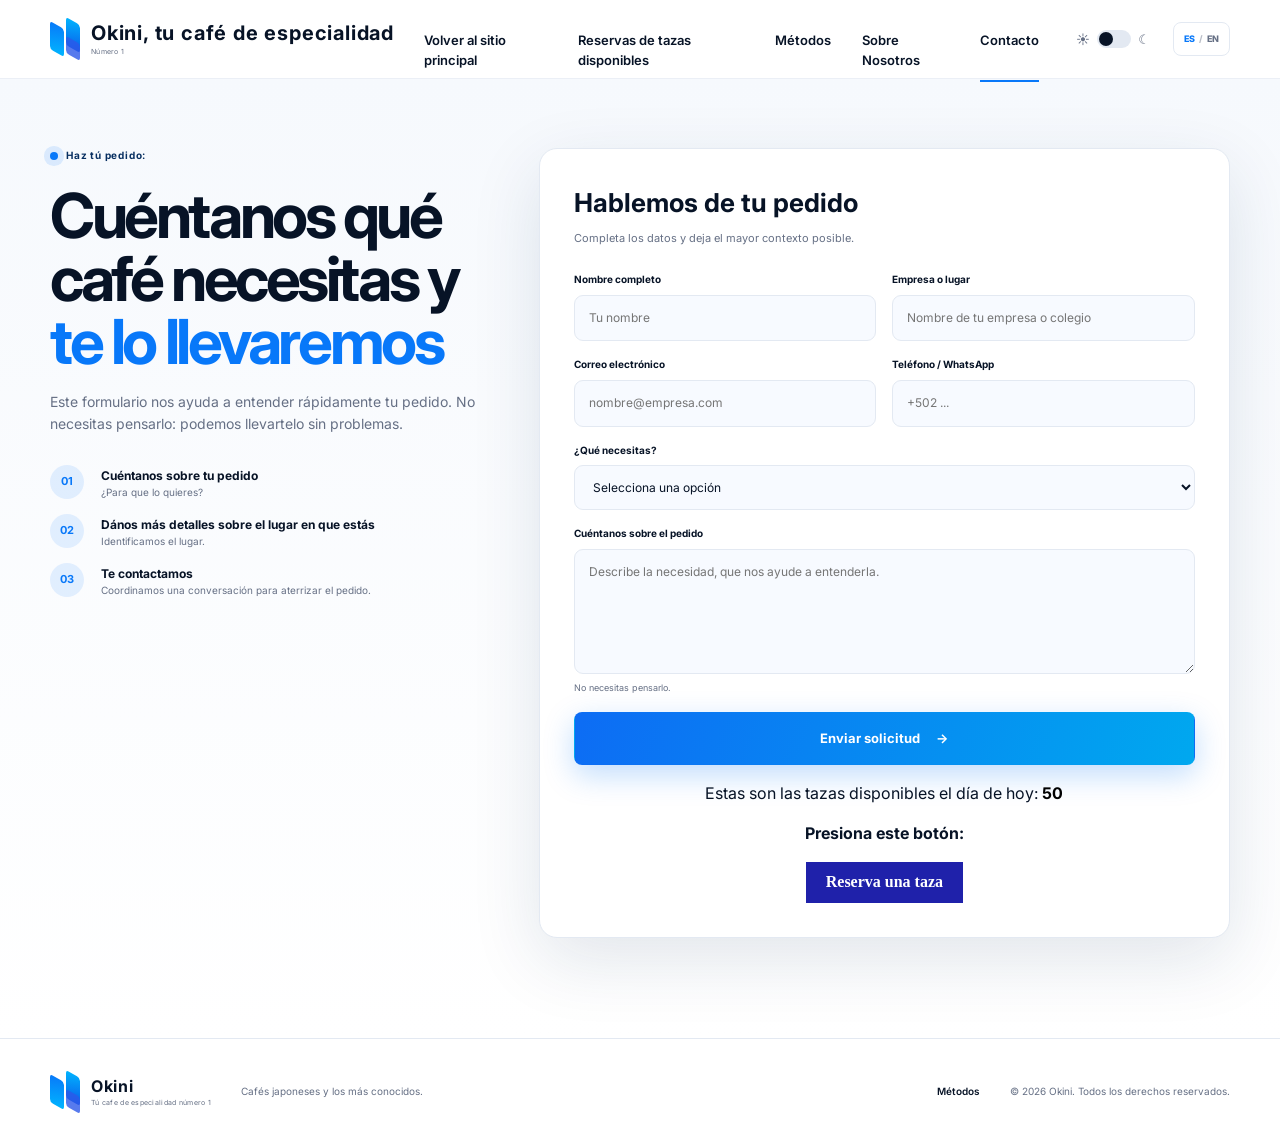
==== Formulario en línea.html @ 70cdab65 "Add files via upload" ====
<!DOCTYPE html>
<html lang="es" data-theme="light">
    <head>
        <meta charset="UTF-8">
        <meta name="viewport" content="width=device-width, initial-scale=1.0">
        <meta name="description" content="Cotiza un proyecto de software con INTEC-GT.">
        <meta name="theme-color" content="#ffffff">
        <title>Pedir a domicilio | Okini</title>
        <link rel="preconnect" href="https://fonts.googleapis.com">
        <link rel="preconnect" href="https://fonts.gstatic.com" crossorigin>
        <link href="https://fonts.googleapis.com/css2?family=Inter:wght@400;500;600;700;800&display=swap" rel="stylesheet">
        <link rel="stylesheet" href="Estilos de formulario.css">
        <link rel="stylesheet"; href="Estilos de reserva.css"
    </head>
    <body>
        <header class="site-header">
            <div class="container nav-wrap">
                <a class="brand" href="index.html">
                    <span class="brand-mark">
                        <span></span>
                        <span></span>
                        <span></span>
                    </span>
                    <span class="brand-copy">
                        <strong>Okini, tu café de especialidad</strong>
                        <small>Número 1</small>
                    </span>
                </a>
                <button class="nav-toggle" aria-label="Abrir menú" aria-expanded="false">
                    <span></span>
                    <span></span>
                </button>
                <nav class="main-nav">
                    <a href="index.html" target="_blank">Volver al sitio principal</a>
                    <a href="index.html#reservas" target="_blank">Reservas de tazas disponibles</a>
                    <a href="index.html#productos" target="_blank">Métodos</a>
                    <a href="index.html#nosotros" target="_blank">Sobre Nosotros</a>
                    <a class="active" href="Formulario en línea.html">Contacto</a>
                </nav>
                <div class="nav-actions">
                    <button class="theme-toggle" type="button" aria-label="Cambiar modo">
                        <span class="sun">☀</span>
                        <span class="toggle-track">
                            <span class="toggle-thumb"></span>
                        </span>
                        <span class="moon">☾</span>
                    </button>
                    <button class="lang-toggle" type="button" aria-label="Cambiar idioma" title="Cambiar idioma">
                        <span class="lang-current">ES</span>
                        <span class="lang-divider">/</span>
                        <span class="lang-other">EN</span>
                    </button>
                </div>
            </div>
        </header>
        <main class="inner-main">
            <section class="quote-page">
                <div class="container quote-layout">
                    <div class="quote-copy reveal">
                        <div class="eyebrow">
                            <span class="pulse-dot"></span>
                            Haz tú pedido:
                        </div>
                        <h1>
                            Cuéntanos qué café necesitas y <span>te lo llevaremos</span>
                        </h1>
                        <p>Este formulario nos ayuda a entender rápidamente tu pedido. No necesitas pensarlo: podemos llevartelo sin problemas.</p>
                        <div class="quote-points">
                            <div>
                                <div class="mini-icon">01</div>
                                <div>
                                    <b>Cuéntanos sobre tu pedido</b>
                                    <span>¿Para que lo quieres?</span>
                                </div>
                            </div>
                            <div>
                                <div class="mini-icon">02</div>
                                <div>
                                    <b>Dános más detalles sobre el lugar en que estás</b>
                                    <span>Identificamos el lugar.</span>
                                </div>
                            </div>
                            <div>
                                <div class="mini-icon">03</div>
                                <div>
                                    <b>Te contactamos</b>
                                    <span>Coordinamos una conversación para aterrizar el pedido.</span>
                                </div>
                            </div>
                        </div>
                    </div>
                    <div class="quote-card reveal">
                        <h2>Hablemos de tu pedido</h2>
                        <p>Completa los datos y deja el mayor contexto posible.</p>
                        <form data-quote-form>
                            <div class="form-grid">
                                <div class="field">
                                    <label for="nombre">Nombre completo</label>
                                    <input id="nombre" name="nombre" autocomplete="name" required placeholder="Tu nombre">
                                </div>
                                <div class="field">
                                    <label for="empresa">Empresa o lugar</label>
                                    <input id="empresa" name="empresa" autocomplete="organization" placeholder="Nombre de tu empresa o colegio">
                                </div>
                                <div class="field">
                                    <label for="correo">Correo electrónico</label>
                                    <input id="correo" name="correo" type="email" autocomplete="email" required placeholder="nombre@empresa.com">
                                </div>
                                <div class="field">
                                    <label for="telefono">Teléfono / WhatsApp</label>
                                    <input id="telefono" name="telefono" autocomplete="tel" placeholder="+502 ...">
                                </div>
                                <div class="field full">
                                    <label for="tipo">¿Qué necesitas?</label>
                                    <select id="tipo" name="tipo" required>
                                        <option value="">Selecciona una opción</option>
                                        <option value="cafe">Café clásico</option>
                                        <option value="leche">Café con leche</option>
                                        <option value="capuchinno">Capuchinno</option>
                                        <option value="v60">V60</option>
                                        <option value="prensa">Prensa Francesa</option>
                                        <option value="kyotodrip">Kyoto Drip</option>
                                        <option value="cremora">Café con cremora</option>
                                        <option value="siphon">Siphon japonés</option>
                                    </select>
                                </div>
                                <div class="field full">
                                    <label for="mensaje">Cuéntanos sobre el pedido</label>
                                    <textarea id="mensaje" name="mensaje" required placeholder="Describe la necesidad, que nos ayude a entenderla."></textarea>
                                    <span class="form-help">No necesitas pensarlo.</span>
                                </div>
                            </div>
                            <button class="btn btn-primary form-submit" type="submit">
                                Enviar solicitud <span>→</span>
                            </button>
                            <div class="form-status" role="status"></div>
                             <center><p>Estas son las tazas disponibles el día de hoy: <span id="contador-tazas">50</span></p></center>
 <center><b>Presiona este botón:</b> <button id="boton-reserva">Reserva una taza</button></center></div>
                        </form>
                    </div>
                </div>
            </section>
        </main>
        <footer class="site-footer">
            <div class="container footer-grid">
                <div class="brand footer-brand">
                    <span class="brand-mark">
                        <span></span>
                        <span></span>
                        <span></span>
                    </span>
                    <span class="brand-copy">
                        <strong>Okini</strong>
                        <small>Tú cafe de especialidad número 1</small>
                    </span>
                </div>
                <p>Cafés japoneses y los más conocidos.</p>
                <div class="footer-links">
                    <a href="index.html#métodos">Métodos</a>
                </div>
                <small>
                    © <span id="year"></span>
                    Okini. Todos los derechos reservados.
                </small>
            </div>
        </footer>
        <script src="script.js"></script>
        <script src="Ajustes de formulario.js"></script>
        <script src="Ajustes de idioma.js"></script>
    </body>
</html>
---- Estilos de formulario.css ----
:root {
    --bg: #ffffff;
    --bg-soft: #f6f9fd;
    --surface: #ffffff;
    --surface-2: #f7faff;
    --text: #071326;
    --muted: #667085;
    --line: #e3e9f2;
    --primary: #0878f9;
    --primary-2: #00b6ff;
    --shadow: 0 22px 70px rgba(20,51,87,.12);
    --header: rgba(255,255,255,.82);
    --card-border: #e1e8f1;
    --success: #05a86b;
}

html[data-theme="dark"] {
    --bg: #04101e;
    --bg-soft: #061526;
    --surface: #081a2c;
    --surface-2: #0a2035;
    --text: #f6f9ff;
    --muted: #9aabc1;
    --line: #193149;
    --primary: #118cff;
    --primary-2: #00c7ff;
    --shadow: 0 25px 80px rgba(0,0,0,.35);
    --header: rgba(4,16,30,.82);
    --card-border: #17314b;
    --success: #1dd69a;
}

* {
    box-sizing: border-box
}

html {
    scroll-behavior: smooth;
    scroll-padding-top: 90px
}

body {
    margin: 0;
    font-family: Inter,system-ui,-apple-system,BlinkMacSystemFont,"Segoe UI",sans-serif;
    background: var(--bg);
    color: var(--text);
    line-height: 1.55;
    transition: background .35s ease,color .35s ease
}

a {
    color: inherit;
    text-decoration: none
}

button {
    font: inherit
}

.container {
    width: min(1180px,calc(100% - 40px));
    margin: auto
}

.section {
    padding: 110px 0;
    position: relative;
    overflow: hidden
}

.site-header {
    position: fixed;
    inset: 0 0 auto;
    z-index: 1000;
    background: var(--header);
    backdrop-filter: blur(18px);
    border-bottom: 1px solid color-mix(in srgb,var(--line) 70%,transparent);
    transition: .3s
}

.site-header.scrolled {
    box-shadow: 0 8px 30px rgba(10,31,56,.08)
}

.nav-wrap {
    height: 78px;
    display: flex;
    align-items: center;
    gap: 30px
}

.brand {
    display: inline-flex;
    align-items: center;
    gap: 11px;
    min-width: max-content
}

.brand-mark {
    position: relative;
    width: 30px;
    height: 36px;
    display: inline-block
}

.brand-mark span {
    position: absolute;
    width: 14px;
    height: 28px;
    border-radius: 3px;
    transform: skewY(30deg);
    background: linear-gradient(155deg,var(--primary),var(--primary-2))
}

.brand-mark span:nth-child(1) {
    left: 0;
    top: 4px
}

.brand-mark span:nth-child(2) {
    right: 0;
    top: 0;
    background: linear-gradient(155deg,#00b6ff,#0b59e9)
}

.brand-mark span:nth-child(3) {
    right: 0;
    bottom: 0;
    height: 17px;
    background: #2d59e8;
    opacity: .8
}

.brand-copy {
    display: flex;
    flex-direction: column;
    line-height: 1
}

.brand-copy strong {
    font-size: 20px;
    letter-spacing: .04em
}

.brand-copy small {
    font-size: 7px;
    letter-spacing: .04em;
    margin-top: 5px;
    color: var(--muted)
}

.main-nav {
    display: flex;
    gap: 31px;
    margin: auto;
    font-size: 13px;
    font-weight: 600
}

.main-nav a {
    position: relative;
    padding: 30px 0
}

.main-nav a::after {
    content: "";
    position: absolute;
    left: 0;
    right: 0;
    bottom: 18px;
    height: 2px;
    background: var(--primary);
    transform: scaleX(0);
    transition: .25s
}

.main-nav a:hover::after,.main-nav a.active::after {
    transform: scaleX(1)
}

.nav-actions {
    display: flex;
    align-items: center;
    gap: 16px
}

.theme-toggle {
    border: 0;
    background: transparent;
    color: var(--text);
    display: flex;
    align-items: center;
    gap: 7px;
    cursor: pointer;
    padding: 7px
}

.sun,.moon {
    font-size: 13px;
    color: var(--muted)
}

.toggle-track {
    width: 34px;
    height: 18px;
    background: var(--line);
    border-radius: 999px;
    position: relative;
    display: block
}

.toggle-thumb {
    width: 14px;
    height: 14px;
    border-radius: 50%;
    background: var(--text);
    position: absolute;
    top: 2px;
    left: 2px;
    transition: .25s
}

html[data-theme="dark"] .toggle-thumb {
    transform: translateX(16px)
}

.nav-toggle {
    display: none;
    background: none;
    border: 0;
    color: var(--text)
}

.btn {
    display: inline-flex;
    align-items: center;
    justify-content: center;
    gap: 16px;
    border-radius: 8px;
    padding: 15px 21px;
    font-size: 13px;
    font-weight: 700;
    border: 1px solid transparent;
    transition: .25s;
    cursor: pointer
}

.btn-primary {
    background: linear-gradient(110deg,#0d6cf4,#00a8ef);
    color: white;
    box-shadow: 0 10px 30px rgba(8,120,249,.25)
}

.btn-primary:hover {
    transform: translateY(-2px);
    box-shadow: 0 14px 34px rgba(8,120,249,.32)
}

.btn-secondary {
    border-color: var(--line);
    background: color-mix(in srgb,var(--surface) 80%,transparent)
}

.btn-secondary:hover {
    border-color: var(--primary);
    color: var(--primary)
}

.btn-small {
    padding: 12px 17px;
    font-size: 12px
}

.hero {
    padding-top: 165px;
    min-height: 820px;
    background: radial-gradient(circle at 80% 34%,color-mix(in srgb,var(--primary) 9%,transparent),transparent 33%), linear-gradient(180deg,var(--bg),var(--bg-soft));
    display: flex;
    align-items: flex-start
}

.hero-grid {
    display: grid;
    grid-template-columns: 1fr 1.15fr;
    gap: 28px;
    align-items: center
}

.eyebrow {
    font-size: 10px;
    font-weight: 700;
    letter-spacing: .08em;
    color: color-mix(in srgb,var(--text) 72%,var(--primary));
    margin-bottom: 20px;
    display: flex;
    align-items: center;
    gap: 8px
}

.pulse-dot {
    width: 8px;
    height: 8px;
    background: var(--primary);
    border-radius: 50%;
    box-shadow: 0 0 0 6px color-mix(in srgb,var(--primary) 12%,transparent)
}

.hero h1 {
    font-size: clamp(48px,5vw,70px);
    line-height: 1.03;
    letter-spacing: -.055em;
    margin: 0 0 22px;
    max-width: 650px
}

.hero h1 span {
    color: var(--primary)
}

.hero-lead {
    font-size: 17px;
    color: var(--muted);
    max-width: 590px;
    margin: 0 0 30px
}

.hero-actions {
    display: flex;
    gap: 12px;
    flex-wrap: wrap
}

.feature-row {
    display: grid;
    grid-template-columns: repeat(4,1fr);
    gap: 18px;
    margin-top: 56px
}

.feature-row article {
    display: flex;
    gap: 11px;
    align-items: flex-start
}

.feature-row strong {
    display: block;
    font-size: 12px;
    margin-bottom: 4px
}

.feature-row small {
    display: block;
    font-size: 9px;
    color: var(--muted);
    line-height: 1.5
}

.mini-icon {
    width: 31px;
    height: 31px;
    border-radius: 50%;
    background: color-mix(in srgb,var(--primary) 10%,transparent);
    color: var(--primary);
    display: grid;
    place-items: center;
    font-size: 15px;
    flex: 0 0 auto
}

.hero-visual {
    position: relative;
    min-height: 520px
}

.dashboard-shell {
    position: absolute;
    left: 0;
    top: 25px;
    width: 93%;
    height: 410px;
    border: 1px solid var(--line);
    background: var(--surface);
    border-radius: 18px;
    box-shadow: var(--shadow);
    transform: perspective(1200px) rotateY(-3deg) rotateX(1deg);
    overflow: hidden;
    z-index: 2
}

.browser-bar {
    height: 34px;
    border-bottom: 1px solid var(--line);
    display: flex;
    align-items: center;
    padding: 0 12px;
    gap: 6px;
    background: var(--surface-2)
}

.browser-bar>span {
    width: 7px;
    height: 7px;
    border-radius: 50%;
    background: var(--line)
}

.browser-title {
    font-size: 8px;
    color: var(--muted);
    margin: auto
}

.dash-body {
    display: grid;
    grid-template-columns: 50px 1fr;
    height: calc(100% - 34px)
}

.dash-sidebar {
    border-right: 1px solid var(--line);
    padding-top: 17px;
    display: flex;
    flex-direction: column;
    align-items: center;
    gap: 20px
}

.dash-logo {
    width: 20px;
    height: 20px;
    border-radius: 6px;
    background: linear-gradient(135deg,var(--primary),var(--primary-2))
}

.dash-sidebar i {
    width: 17px;
    height: 5px;
    border-radius: 3px;
    background: var(--line)
}

.dash-sidebar i.on {
    background: var(--primary)
}

.dash-main {
    padding: 18px
}

.dash-head {
    display: flex;
    justify-content: space-between;
    font-size: 13px;
    margin-bottom: 14px
}

.dash-head span {
    color: var(--primary)
}

.metric-grid {
    display: grid;
    grid-template-columns: repeat(4,1fr);
    gap: 8px
}

.metric-grid>div,.chart-card,.donut-card,.activity {
    border: 1px solid var(--line);
    border-radius: 8px;
    background: var(--surface-2)
}

.metric-grid>div {
    padding: 10px
}

.metric-grid small {
    display: block;
    font-size: 7px;
    color: var(--muted)
}

.metric-grid strong {
    font-size: 14px;
    display: block;
    margin: 2px 0
}

.metric-grid em {
    font-size: 7px;
    color: var(--success);
    font-style: normal
}

.chart-grid {
    display: grid;
    grid-template-columns: 1.7fr .75fr;
    gap: 8px;
    margin-top: 8px
}

.chart-card,.donut-card {
    height: 174px;
    padding: 10px
}

.chart-label {
    font-size: 8px;
    font-weight: 700
}

.chart-card svg {
    width: 100%;
    height: 130px;
    overflow: visible
}

.chart-card polyline {
    fill: none;
    stroke: var(--primary);
    stroke-width: 2
}

.chart-card .area {
    fill: url(#fillGraph)
}

.donut-card {
    display: flex;
    flex-direction: column;
    align-items: center
}

.donut {
    width: 75px;
    height: 75px;
    border-radius: 50%;
    margin-top: 16px;
    background: conic-gradient(var(--primary) 0 46%,#3b5ce6 46% 69%,#1fd5c9 69% 83%,var(--line) 83%);
    position: relative
}

.donut::after {
    content: "";
    position: absolute;
    inset: 15px;
    border-radius: 50%;
    background: var(--surface-2)
}

.donut-card ul {
    font-size: 7px;
    color: var(--muted);
    padding: 0;
    display: flex;
    gap: 8px;
    list-style: none
}

.activity {
    margin-top: 8px;
    padding: 8px
}

.activity>div {
    display: grid;
    grid-template-columns: 22px 1fr auto;
    align-items: center;
    font-size: 7px;
    padding: 5px
}

.avatar {
    width: 15px;
    height: 15px;
    border-radius: 50%;
    background: color-mix(in srgb,var(--primary) 24%,var(--surface))
}

.activity small {
    color: var(--muted)
}

.phone-card {
    position: absolute;
    right: -4px;
    bottom: 25px;
    width: 170px;
    height: 320px;
    border: 5px solid color-mix(in srgb,var(--text) 80%,#101723);
    border-radius: 28px;
    background: var(--surface);
    box-shadow: var(--shadow);
    z-index: 4;
    padding: 25px 16px;
    color: var(--text)
}

.phone-notch {
    position: absolute;
    top: 7px;
    left: 50%;
    transform: translateX(-50%);
    width: 55px;
    height: 12px;
    background: color-mix(in srgb,var(--text) 88%,#101723);
    border-radius: 10px
}

.phone-card>small {
    font-size: 7px;
    color: var(--primary)
}

.phone-card h4 {
    font-size: 11px;
    margin: 11px 0 17px
}

.phone-ring {
    width: 76px;
    height: 76px;
    margin: auto;
    border-radius: 50%;
    background: conic-gradient(var(--primary) 0 75%,var(--line) 75%);
    display: grid;
    place-items: center;
    position: relative
}

.phone-ring::after {
    content: "";
    position: absolute;
    inset: 9px;
    border-radius: 50%;
    background: var(--surface)
}

.phone-ring span {
    z-index: 1;
    font-size: 13px;
    font-weight: 800
}

.phone-stats {
    display: flex;
    justify-content: space-between;
    margin: 16px 0
}

.phone-stats b {
    font-size: 10px;
    text-align: center
}

.phone-stats small {
    display: block;
    font-size: 5px;
    color: var(--muted)
}

.phone-bars {
    height: 55px;
    border-top: 1px solid var(--line);
    display: flex;
    align-items: flex-end;
    gap: 5px;
    padding: 10px 3px
}

.phone-bars i {
    width: 10px;
    background: var(--primary);
    border-radius: 2px 2px 0 0
}

.phone-bars i:nth-child(1) {
    height: 16px
}

.phone-bars i:nth-child(2) {
    height: 32px
}

.phone-bars i:nth-child(3) {
    height: 22px
}

.phone-bars i:nth-child(4) {
    height: 38px
}

.phone-bars i:nth-child(5) {
    height: 28px
}

.phone-bars i:nth-child(6) {
    height: 44px
}

.phone-bars i:nth-child(7) {
    height: 35px
}

.orb {
    position: absolute;
    border-radius: 50%;
    filter: blur(2px);
    background: radial-gradient(circle,color-mix(in srgb,var(--primary) 20%,transparent),transparent 67%)
}

.orb-one {
    width: 320px;
    height: 320px;
    right: -80px;
    top: -50px
}

.orb-two {
    width: 290px;
    height: 290px;
    left: 20px;
    bottom: 0
}

.circuit-lines {
    position: absolute;
    right: -8%;
    top: 20%;
    width: 55%;
    height: 60%;
    opacity: .18;
    background: repeating-radial-gradient(ellipse at center,transparent 0 24px,var(--primary) 25px 26px,transparent 27px 48px);
    mask-image: linear-gradient(to right,transparent,#000)
}

.section-heading {
    display: flex;
    justify-content: space-between;
    align-items: end;
    gap: 40px;
    margin-bottom: 42px
}

.section-heading h2,.about h2,.contact h2 {
    font-size: clamp(34px,4vw,50px);
    letter-spacing: -.045em;
    line-height: 1.06;
    margin: 0
}

.section-heading>p {
    max-width: 460px;
    color: var(--muted);
    font-size: 14px;
    margin-bottom: 5px
}

.solutions {
    background: var(--bg)
}

.services-grid {
    display: grid;
    grid-template-columns: repeat(4,1fr);
    gap: 16px
}

.service-card {
    min-height: 0;
    border: 1px solid var(--card-border);
    background: var(--surface);
    border-radius: 12px;
    padding: 26px;
    display: flex;
    flex-direction: column;
    transition: .25s
}

.service-card:hover {
    transform: translateY(-5px);
    border-color: color-mix(in srgb,var(--primary) 42%,var(--line));
    box-shadow: var(--shadow)
}

.service-icon {
    width: 46px;
    height: 46px;
    border-radius: 50%;
    display: grid;
    place-items: center;
    background: color-mix(in srgb,var(--primary) 10%,transparent);
    color: var(--primary);
    font-weight: 800;
    margin-bottom: 24px
}

.service-card h3 {
    font-size: 17px;
    margin: 0 0 12px
}

.service-card p {
    font-size: 12px;
    color: var(--muted);
    margin: 0 0 20px
}

.service-card a {
    margin-top: auto;
    font-size: 11px;
    color: var(--primary);
    font-weight: 700
}

.stats-bar {
    margin-top: 22px;
    border: 1px solid var(--line);
    border-radius: 12px;
    display: grid;
    grid-template-columns: repeat(4,1fr);
    background: var(--surface-2)
}

.stats-bar>div {
    padding: 22px 28px;
    border-right: 1px solid var(--line)
}

.stats-bar>div:last-child {
    border: 0
}

.stats-bar strong {
    display: block;
    font-size: 25px
}

.stats-bar span {
    font-size: 10px;
    color: var(--muted)
}

.products {
    background: var(--bg-soft)
}

.product-grid {
    display: grid;
    grid-template-columns: 1.35fr 1fr .8fr;
    gap: 16px
}

.product-card {
    min-height: 395px;
    border-radius: 15px;
    border: 1px solid var(--line);
    position: relative;
    overflow: hidden;
    padding: 28px;
    background: var(--surface)
}

.product-card.atlas {
    background: linear-gradient(140deg,color-mix(in srgb,#5258ff 11%,var(--surface)),var(--surface) 68%)
}

.product-copy {
    position: relative;
    z-index: 3;
    max-width: 62%
}

.atlas .product-copy,.custom .product-copy {
    max-width: 100%
}

.status {
    display: inline-block;
    font-size: 8px;
    font-weight: 800;
    padding: 5px 9px;
    border-radius: 999px;
    margin-bottom: 16px
}

.status.active {
    background: color-mix(in srgb,var(--success) 15%,transparent);
    color: var(--success)
}

.status.upcoming {
    background: color-mix(in srgb,#6463ff 14%,transparent);
    color: #7474ff
}

.status.neutral {
    background: color-mix(in srgb,var(--primary) 10%,transparent);
    color: var(--primary)
}

.product-card h3 {
    font-size: 32px;
    margin: 0;
    letter-spacing: -.04em
}

.product-subtitle {
    font-weight: 600!important;
    color: var(--text)!important;
    margin-top: 2px!important
}

.product-card p,.product-card li {
    font-size: 10px;
    color: var(--muted)
}

.product-card ul {
    padding-left: 17px
}

.product-card a,.coming-link {
    font-size: 10px;
    font-weight: 700;
    color: var(--primary);
    display: inline-block;
    margin-top: 8px
}

.product-screen {
    position: absolute;
    right: -35px;
    bottom: 35px;
    width: 50%;
    height: 205px;
    background: var(--surface);
    border: 7px solid color-mix(in srgb,var(--text) 75%,#101722);
    border-radius: 8px;
    transform: perspective(500px) rotateY(-10deg);
    box-shadow: 0 20px 50px rgba(0,0,0,.15)
}

.screen-toolbar {
    height: 19px;
    background: var(--surface-2);
    border-bottom: 1px solid var(--line)
}

.screen-panels {
    display: grid;
    grid-template-columns: repeat(2,1fr);
    gap: 7px;
    padding: 9px
}

.screen-panels i {
    height: 42px;
    border-radius: 5px;
    background: linear-gradient(120deg,color-mix(in srgb,var(--primary) 12%,var(--surface)),var(--surface-2))
}

.screen-chart {
    height: 55px;
    margin: 0 9px;
    border: 1px solid var(--line);
    border-radius: 5px;
    background: linear-gradient(150deg,transparent 45%,color-mix(in srgb,var(--success) 20%,transparent) 46% 50%,transparent 51%)
}

.atlas-visual {
    position: absolute;
    right: -50px;
    bottom: -60px;
    width: 260px;
    height: 260px
}

.planet {
    width: 90px;
    height: 90px;
    border-radius: 50%;
    background: radial-gradient(circle at 35% 30%,#83e4ff,var(--primary) 43%,#2436bb 78%);
    position: absolute;
    left: 75px;
    top: 78px;
    box-shadow: 0 0 50px color-mix(in srgb,var(--primary) 45%,transparent)
}

.orbit {
    position: absolute;
    inset: 30px;
    border: 1px solid color-mix(in srgb,var(--primary) 35%,transparent);
    border-radius: 50%;
    transform: rotate(-25deg)
}

.code-symbol {
    position: absolute;
    right: 24px;
    bottom: 25px;
    font-size: 48px;
    font-weight: 800;
    color: color-mix(in srgb,var(--primary) 18%,transparent)
}

.about {
    background: var(--bg)
}

.about-grid {
    display: grid;
    grid-template-columns: 1fr 1.15fr 1fr;
    gap: 1px;
    background: var(--line);
    border: 1px solid var(--line);
    border-radius: 15px;
    overflow: hidden
}

.about-grid>div {
    background: var(--surface);
    padding: 38px;
    min-height: 470px
}

.about h2 {
    font-size: 34px
}

.about-points {
    display: grid;
    gap: 11px;
    margin-top: 42px
}

.about-points span {
    padding: 13px 0;
    border-bottom: 1px solid var(--line);
    font-size: 10px;
    color: var(--primary)
}

.about-points b {
    font-size: 12px;
    color: var(--text);
    margin-left: 12px
}

.process-list {
    list-style: none;
    padding: 0;
    margin-top: 28px;
    position: relative
}

.process-list::before {
    content: "";
    position: absolute;
    left: 14px;
    top: 16px;
    bottom: 16px;
    width: 1px;
    background: var(--line)
}

.process-list li {
    position: relative;
    padding: 0 0 20px 42px
}

.process-list li::before {
    content: counter(list-item);
    position: absolute;
    left: 0;
    top: 0;
    width: 28px;
    height: 28px;
    border-radius: 50%;
    border: 1px solid color-mix(in srgb,var(--primary) 55%,var(--line));
    display: grid;
    place-items: center;
    background: var(--surface);
    color: var(--primary);
    font-size: 9px;
    font-weight: 700;
    z-index: 2
}

.process-list b {
    font-size: 12px;
    display: block
}

.process-list span {
    font-size: 9px;
    color: var(--muted)
}

.purpose-card p {
    font-size: 12px;
    color: var(--muted);
    margin-top: 30px
}

.purpose-checks {
    display: grid;
    gap: 10px;
    margin-top: 28px;
    font-size: 11px;
    color: var(--primary)
}

.contact {
    padding: 55px 0 90px;
    background: var(--bg)
}

.contact-wrap {
    border: 1px solid var(--line);
    background: var(--surface-2);
    border-radius: 14px;
    padding: 35px 40px;
    display: flex;
    justify-content: space-between;
    align-items: center;
    gap: 25px
}

.contact h2 {
    font-size: 31px
}

.contact p {
    font-size: 12px;
    color: var(--muted);
    margin: 7px 0 0;
    max-width: 650px
}

.site-footer {
    border-top: 1px solid var(--line);
    background: var(--bg);
    padding: 35px 0
}

.footer-grid {
    display: grid;
    grid-template-columns: auto 1fr auto auto;
    gap: 30px;
    align-items: center
}

.footer-grid p,.footer-grid>small {
    font-size: 10px;
    color: var(--muted)
}

.footer-links {
    display: flex;
    gap: 18px;
    font-size: 10px;
    font-weight: 600
}

.footer-brand .brand-copy strong {
    font-size: 16px
}

.reveal {
    opacity: 0;
    transform: translateY(22px);
    transition: opacity .75s ease,transform .75s ease
}

.reveal.visible {
    opacity: 1;
    transform: none
}

@media(max-width: 1050px) {
    .main-nav {
        gap:18px
    }

    .nav-actions .btn {
        display: none
    }

    .hero-grid {
        grid-template-columns: 1fr
    }

    .hero {
        padding-top: 135px
    }

    .hero-copy {
        max-width: 760px
    }

    .hero-visual {
        margin-top: 25px
    }

    .dashboard-shell {
        width: 90%
    }

    .feature-row {
        max-width: 700px
    }

    .services-grid {
        grid-template-columns: repeat(2,1fr)
    }

    .product-grid {
        grid-template-columns: 1fr 1fr
    }

    .custom {
        grid-column: 1/-1
    }

    .about-grid {
        grid-template-columns: 1fr 1fr
    }

    .purpose-card {
        grid-column: 1/-1
    }

    .footer-grid {
        grid-template-columns: 1fr 1fr
    }

    .footer-links {
        justify-content: flex-end
    }
}

@media(max-width: 760px) {
    .container {
        width:min(100% - 28px,1180px)
    }

    .section {
        padding: 80px 0
    }

    .nav-wrap {
        height: 68px
    }

    .main-nav {
        position: fixed;
        top: 68px;
        left: 14px;
        right: 14px;
        background: var(--surface);
        border: 1px solid var(--line);
        border-radius: 14px;
        padding: 12px;
        display: none;
        flex-direction: column;
        gap: 0;
        box-shadow: var(--shadow)
    }

    .main-nav.open {
        display: flex
    }

    .main-nav a {
        padding: 13px 12px
    }

    .main-nav a::after {
        display: none
    }

    .nav-toggle {
        display: block;
        margin-left: auto;
        width: 38px;
        height: 38px;
        position: relative
    }

    .nav-toggle span {
        position: absolute;
        width: 20px;
        height: 2px;
        background: var(--text);
        left: 9px;
        top: 14px
    }

    .nav-toggle span:last-child {
        top: 22px
    }

    .nav-actions {
        gap: 4px
    }

    .theme-toggle .sun,.theme-toggle .moon {
        display: none
    }

    .hero {
        padding-top: 115px;
        min-height: auto
    }

    .hero h1 {
        font-size: 45px
    }

    .hero-lead {
        font-size: 15px
    }

    .feature-row {
        grid-template-columns: 1fr 1fr
    }

    .hero-visual {
        min-height: 420px
    }

    .dashboard-shell {
        height: 330px;
        width: 100%
    }

    .phone-card {
        width: 125px;
        height: 245px;
        right: 0;
        bottom: 0;
        padding: 21px 11px
    }

    .phone-ring {
        width: 55px;
        height: 55px
    }

    .phone-stats {
        margin: 10px 0
    }

    .phone-bars {
        height: 36px
    }

    .metric-grid>div:nth-child(3),.metric-grid>div:nth-child(4) {
        display: none
    }

    .metric-grid {
        grid-template-columns: 1fr 1fr
    }

    .chart-grid {
        grid-template-columns: 1fr
    }

    .donut-card {
        display: none
    }

    .section-heading {
        display: block
    }

    .section-heading>p {
        margin-top: 20px
    }

    .services-grid {
        grid-template-columns: 1fr
    }

    .stats-bar {
        grid-template-columns: 1fr 1fr
    }

    .stats-bar>div:nth-child(2) {
        border-right: 0
    }

    .stats-bar>div {
        border-bottom: 1px solid var(--line)
    }

    .product-grid {
        grid-template-columns: 1fr
    }

    .custom {
        grid-column: auto
    }

    .product-copy {
        max-width: 100%
    }

    .product-screen {
        opacity: .25
    }

    .about-grid {
        grid-template-columns: 1fr
    }

    .purpose-card {
        grid-column: auto
    }

    .about-grid>div {
        min-height: 0
    }

    .contact-wrap {
        display: block
    }

    .contact .btn {
        margin-top: 22px
    }

    .footer-grid {
        grid-template-columns: 1fr
    }

    .footer-links {
        justify-content: flex-start
    }
}

@media(max-width: 480px) {
    .hero h1 {
        font-size:38px
    }

    .hero-actions .btn {
        width: 100%
    }

    .feature-row {
        grid-template-columns: 1fr
    }

    .hero-visual {
        min-height: 350px
    }

    .dashboard-shell {
        height: 290px
    }

    .phone-card {
        display: none
    }

    .services-grid {
        gap: 12px
    }

    .stats-bar {
        grid-template-columns: 1fr
    }

    .stats-bar>div {
        border-right: 0
    }

    .product-card {
        min-height: 360px
    }

    .about-grid>div {
        padding: 28px
    }

    .contact-wrap {
        padding: 28px
    }
}

/* --- Interactive service cards --- */
.service-card {
    min-height: 0
}

.service-more {
    margin-top: auto;
    padding: 0;
    border: 0;
    background: transparent;
    color: var(--primary);
    font-size: 11px;
    font-weight: 700;
    text-align: left;
    cursor: pointer
}

.service-details {
    display: grid;
    grid-template-rows: 0fr;
    opacity: 0;
    transition: grid-template-rows .35s ease,opacity .25s ease,margin .35s ease;
    overflow: hidden
}

.service-details>* {
    overflow: hidden
}

.service-card.expanded {
    grid-column: span 2;
    min-height: 360px;
    border-color: color-mix(in srgb,var(--primary) 40%,var(--line));
    box-shadow: var(--shadow)
}

.service-card.expanded .service-details {
    grid-template-rows: 1fr;
    opacity: 1;
    margin-top: 20px;
    overflow: visible
}

.service-details h4 {
    font-size: 14px;
    margin: 0 0 8px
}

.service-details p {
    margin: 0 0 10px
}

.service-details ul {
    margin: 0 0 16px;
    padding-left: 18px;
    color: var(--muted);
    font-size: 11px;
    display: grid;
    grid-template-columns: 1fr 1fr;
    gap: 5px 20px
}

.detail-cta {
    display: inline-flex!important;
    width: max-content;
    margin-top: 4px!important;
    padding: 10px 12px;
    border-radius: 7px;
    background: color-mix(in srgb,var(--primary) 10%,transparent)
}

.product-card.student {
    background: linear-gradient(140deg,color-mix(in srgb,#00a7a0 10%,var(--surface)),var(--surface) 60%)
}

/* --- Internal product / quote pages --- */
.inner-main {
    padding-top: 78px
}

.inner-hero {
    padding: 90px 0 72px;
    background: radial-gradient(circle at 78% 25%,color-mix(in srgb,var(--primary) 10%,transparent),transparent 34%),linear-gradient(180deg,var(--bg),var(--bg-soft))
}

.breadcrumb {
    font-size: 10px;
    color: var(--muted);
    margin-bottom: 26px
}

.breadcrumb a {
    color: var(--primary)
}

.inner-hero-grid {
    display: grid;
    grid-template-columns: 1.05fr .95fr;
    gap: 55px;
    align-items: center
}

.inner-hero h1 {
    font-size: clamp(44px,5vw,68px);
    line-height: 1.02;
    letter-spacing: -.055em;
    margin: 10px 0 20px
}

.inner-hero h1 span {
    color: var(--primary)
}

.inner-lead {
    font-size: 16px;
    color: var(--muted);
    max-width: 650px;
    margin-bottom: 28px
}

.inner-actions {
    display: flex;
    gap: 12px;
    flex-wrap: wrap
}

.product-demo {
    border: 1px solid var(--line);
    background: var(--surface);
    border-radius: 20px;
    box-shadow: var(--shadow);
    padding: 16px;
    min-height: 360px;
    position: relative;
    overflow: hidden
}

.product-demo .demo-window {
    height: 100%;
    min-height: 325px;
    border-radius: 12px;
    background: var(--surface-2);
    border: 1px solid var(--line);
    display: grid;
    grid-template-columns: 70px 1fr;
    overflow: hidden
}

.demo-side {
    border-right: 1px solid var(--line);
    padding: 20px 14px;
    display: flex;
    flex-direction: column;
    gap: 15px
}

.demo-side i {
    height: 7px;
    border-radius: 4px;
    background: var(--line)
}

.demo-side i:first-child {
    height: 28px;
    background: linear-gradient(135deg,var(--primary),var(--primary-2))
}

.demo-content {
    padding: 22px
}

.demo-title {
    display: flex;
    justify-content: space-between;
    margin-bottom: 18px
}

.demo-title b {
    font-size: 14px
}

.demo-title span {
    font-size: 9px;
    color: var(--success)
}

.demo-kpis {
    display: grid;
    grid-template-columns: repeat(3,1fr);
    gap: 8px
}

.demo-kpis div {
    padding: 13px;
    border: 1px solid var(--line);
    border-radius: 9px;
    background: var(--surface)
}

.demo-kpis small {
    display: block;
    font-size: 7px;
    color: var(--muted)
}

.demo-kpis strong {
    font-size: 18px
}

.demo-chart {
    height: 125px;
    margin-top: 10px;
    border: 1px solid var(--line);
    border-radius: 9px;
    background: linear-gradient(160deg,transparent 42%,color-mix(in srgb,var(--primary) 14%,transparent) 43% 48%,transparent 49%),var(--surface)
}

.content-section {
    padding: 90px 0
}

.content-section.alt {
    background: var(--bg-soft)
}

.content-heading {
    max-width: 720px;
    margin-bottom: 34px
}

.content-heading h2 {
    font-size: clamp(32px,4vw,48px);
    line-height: 1.08;
    letter-spacing: -.04em;
    margin: 0 0 14px
}

.content-heading p {
    color: var(--muted);
    font-size: 14px
}

.feature-grid-large {
    display: grid;
    grid-template-columns: repeat(3,1fr);
    gap: 16px
}

.feature-box {
    border: 1px solid var(--line);
    background: var(--surface);
    border-radius: 14px;
    padding: 26px
}

.feature-box .service-icon {
    margin-bottom: 18px
}

.feature-box h3 {
    font-size: 16px;
    margin: 0 0 8px
}

.feature-box p {
    font-size: 11px;
    color: var(--muted);
    margin: 0
}

.two-col {
    display: grid;
    grid-template-columns: 1fr 1fr;
    gap: 22px
}

.panel {
    border: 1px solid var(--line);
    background: var(--surface);
    border-radius: 15px;
    padding: 32px
}

.panel h3 {
    font-size: 22px;
    margin: 0 0 14px
}

.panel p {
    font-size: 12px;
    color: var(--muted)
}

.check-list {
    list-style: none;
    padding: 0;
    margin: 20px 0 0;
    display: grid;
    gap: 10px
}

.check-list li {
    font-size: 12px;
    color: var(--muted)
}

.check-list li::before {
    content: '✓';
    color: var(--success);
    font-weight: 800;
    margin-right: 9px
}

.demo-banner {
    border: 1px solid color-mix(in srgb,var(--primary) 28%,var(--line));
    background: linear-gradient(110deg,color-mix(in srgb,var(--primary) 9%,var(--surface)),var(--surface));
    border-radius: 18px;
    padding: 34px;
    display: flex;
    justify-content: space-between;
    align-items: center;
    gap: 30px
}

.demo-banner h3 {
    font-size: 25px;
    margin: 0 0 7px
}

.demo-banner p {
    font-size: 12px;
    color: var(--muted);
    margin: 0;
    max-width: 620px
}

/* quote form */
.quote-page {
    padding: 70px 0 100px;
    background: linear-gradient(180deg,var(--bg-soft),var(--bg))
}

.quote-layout {
    display: grid;
    grid-template-columns: .8fr 1.2fr;
    gap: 28px;
    align-items: start
}

.quote-copy {
    position: sticky;
    top: 115px
}

.quote-copy h1 {
    font-size: clamp(42px,5vw,62px);
    line-height: 1.02;
    letter-spacing: -.055em;
    margin: 14px 0 18px
}

.quote-copy h1 span {
    color: var(--primary)
}

.quote-copy>p {
    color: var(--muted);
    font-size: 14px;
    max-width: 500px
}

.quote-points {
    display: grid;
    gap: 13px;
    margin-top: 30px
}

.quote-points>div {
    display: grid;
    grid-template-columns: 38px minmax(0,1fr);
    gap: 13px;
    align-items: start
}

.quote-points .mini-icon {
    width: 34px;
    height: 34px;
    margin: 0;
    display: grid;
    place-items: center;
    line-height: 1;
    font-size: 11px;
    font-weight: 700
}

.quote-points>div>div:last-child {
    min-width: 0;
    padding-top: 2px
}

.quote-points b {
    font-size: 12px;
    display: block
}

.quote-points span {
    font-size: 10px;
    color: var(--muted);
    display: block
}

.quote-card {
    border: 1px solid var(--line);
    background: var(--surface);
    border-radius: 18px;
    padding: 34px;
    box-shadow: var(--shadow)
}

.quote-card h2 {
    font-size: 26px;
    margin: 0 0 7px
}

.quote-card>p {
    font-size: 11px;
    color: var(--muted);
    margin: 0 0 25px
}

.form-grid {
    display: grid;
    grid-template-columns: 1fr 1fr;
    gap: 16px
}

.field {
    display: grid;
    gap: 7px
}

.field.full {
    grid-column: 1/-1
}

.field label {
    font-size: 10px;
    font-weight: 700
}

.field input,.field select,.field textarea {
    width: 100%;
    border: 1px solid var(--line);
    background: var(--surface-2);
    color: var(--text);
    border-radius: 9px;
    padding: 13px 14px;
    outline: none;
    font: inherit;
    font-size: 12px;
    transition: .2s
}

.field textarea {
    min-height: 125px;
    resize: vertical
}

.field input:focus,.field select:focus,.field textarea:focus {
    border-color: var(--primary);
    box-shadow: 0 0 0 3px color-mix(in srgb,var(--primary) 10%,transparent)
}

.form-help {
    font-size: 9px;
    color: var(--muted)
}

.form-submit {
    width: 100%;
    margin-top: 18px
}

.form-status {
    display: none;
    margin-top: 16px;
    padding: 13px;
    border-radius: 9px;
    background: color-mix(in srgb,var(--success) 10%,var(--surface));
    color: var(--success);
    font-size: 11px;
    font-weight: 600
}

.form-status.show {
    display: block
}

@media(max-width: 900px) {
    .inner-hero-grid,.quote-layout {
        grid-template-columns:1fr
    }

    .quote-copy {
        position: static
    }

    .feature-grid-large {
        grid-template-columns: 1fr 1fr
    }

    .product-demo {
        max-width: 700px
    }

    .service-card.expanded {
        grid-column: span 2
    }
}

@media(max-width: 760px) {
    .inner-main {
        padding-top:68px
    }

    .inner-hero {
        padding: 65px 0
    }

    .feature-grid-large,.two-col,.form-grid {
        grid-template-columns: 1fr
    }

    .field.full {
        grid-column: auto
    }

    .demo-banner {
        display: block
    }

    .demo-banner .btn {
        margin-top: 20px
    }

    .quote-card {
        padding: 24px
    }

    .service-card.expanded {
        grid-column: auto
    }

    .service-details ul {
        grid-template-columns: 1fr
    }

    .inner-hero h1 {
        font-size: 42px
    }
}

.real-preview {
    overflow: hidden;
    padding: 0;
    background: #071525;
    border-color: color-mix(in srgb,var(--primary) 30%,var(--line))
}

.real-preview img {
    width: 100%;
    height: 100%;
    display: block;
    object-fit: cover;
    object-position: top left
}

.screenshot-demo {
    padding: 10px;
    min-height: 0;
    aspect-ratio: 16/10;
    background: #071525
}

.screenshot-demo img {
    width: 100%;
    height: 100%;
    display: block;
    object-fit: cover;
    object-position: top left;
    border-radius: 12px
}

/* --- Product brand emblems and language switcher --- */
.lang-toggle {
    height: 34px;
    display: inline-flex;
    align-items: center;
    gap: 4px;
    padding: 0 10px;
    border: 1px solid var(--line);
    border-radius: 8px;
    background: var(--surface);
    color: var(--muted);
    font: inherit;
    font-size: 9px;
    font-weight: 800;
    cursor: pointer;
    transition: .2s
}

.lang-toggle:hover {
    border-color: var(--primary);
    color: var(--text)
}

.lang-toggle .lang-current {
    color: var(--primary)
}

.lang-divider {
    opacity: .45
}

.product-emblem {
    position: absolute;
    right: -16px;
    bottom: -18px;
    width: 52%;
    height: 74%;
    display: grid;
    place-items: center;
    isolation: isolate
}

.product-emblem .emblem-core {
    width: 112px;
    height: 112px;
    border-radius: 28px;
    display: grid;
    place-items: center;
    font-size: 64px;
    font-weight: 800;
    line-height: 1;
    color: #fff;
    position: relative;
    z-index: 3;
    box-shadow: 0 24px 55px rgba(0,69,190,.28)
}

.product-emblem>span {
    position: absolute;
    bottom: 23px;
    z-index: 4;
    font-size: 8px;
    font-weight: 800;
    letter-spacing: .28em;
    color: var(--text)
}

.atlas-emblem .emblem-core {
    background: radial-gradient(circle at 32% 24%,#46ceff,#1478ff 40%,#182ca9 78%);
    border-radius: 50%
}

.emblem-orbit {
    position: absolute;
    border: 1px solid color-mix(in srgb,var(--primary) 40%,transparent);
    border-radius: 50%;
    z-index: 1
}

.orbit-one {
    width: 190px;
    height: 90px;
    transform: rotate(-24deg)
}

.orbit-two {
    width: 90px;
    height: 190px;
    transform: rotate(34deg)
}

.meridian-emblem .emblem-core {
    background: linear-gradient(145deg,#12b8d6,#1164e8 62%,#1630a1);
    border-radius: 18px 18px 34px 34px;
    font-family: Georgia,serif
}

.greek-columns {
    position: absolute;
    z-index: 1;
    top: 10px;
    width: 180px;
    height: 130px;
    border-top: 13px solid color-mix(in srgb,var(--primary) 22%,transparent);
    border-bottom: 13px solid color-mix(in srgb,var(--primary) 22%,transparent);
    clip-path: polygon(50% 0,100% 20%,94% 28%,94% 100%,6% 100%,6% 28%,0 20%)
}

.greek-columns i {
    position: absolute;
    top: 25px;
    bottom: 16px;
    width: 18px;
    background: color-mix(in srgb,var(--primary) 17%,transparent);
    border-radius: 4px
}

.greek-columns i:nth-child(1) {
    left: 25px
}

.greek-columns i:nth-child(2) {
    left: 81px
}

.greek-columns i:nth-child(3) {
    right: 25px
}

@media(max-width: 760px) {
    .lang-toggle {
        padding:0 8px
    }

    .product-emblem {
        opacity: .28;
        right: -10px
    }

    .product-emblem .emblem-core {
        width: 100px;
        height: 100px;
        font-size: 56px
    }
}

.demo-letter {
    height: 38px!important;
    display: grid;
    place-items: center;
    border-radius: 10px!important;
    background: linear-gradient(145deg,var(--primary),#2437b8)!important;
    color: #fff;
    font-size: 22px;
    font-weight: 800;
    font-style: normal;
    box-shadow: 0 9px 22px color-mix(in srgb,var(--primary) 24%,transparent)
}

.meridian-demo .demo-letter {
    font-family: Georgia,serif;
    background: linear-gradient(145deg,#13b9d5,#1266e9)!important
}

.branded-chart,.meridian-chart {
    position: relative;
    overflow: hidden
}

.branded-chart::before,.meridian-chart::before {
    content: "";
    position: absolute;
    left: 12px;
    right: 12px;
    bottom: 20px;
    height: 55px;
    background: linear-gradient(145deg,transparent 0 9%,var(--primary) 10% 12%,transparent 13% 24%,var(--primary) 25% 27%,transparent 28% 44%,var(--primary) 45% 47%,transparent 48% 62%,var(--primary) 63% 65%,transparent 66%);
    opacity: .72
}

.chart-monogram {
    position: absolute;
    right: 16px;
    bottom: -18px;
    font-size: 92px;
    font-weight: 800;
    color: color-mix(in srgb,var(--primary) 9%,transparent)
}

.meridian-chart .chart-monogram {
    font-family: Georgia,serif;
    color: color-mix(in srgb,#10b7d4 10%,transparent)
}

/* --- Service card natural sizing fix --- */
.services-grid {
    align-items: start
}

.service-card {
    height: auto;
    align-self: start
}

.service-card:not(.expanded) .service-more {
    margin-top: 4px
}

.service-card:not(.expanded) .service-details {
    display: none
}

.service-card.expanded .service-details {
    display: grid
}

/* --- Refined original product visuals --- */
.product-card.atlas .product-copy {
    max-width: 60%
}

.refined-atlas {
    right: -18px;
    bottom: -28px;
    width: 52%;
    height: 72%
}

.refined-atlas .planet {
    width: 116px;
    height: 116px;
    left: 72px;
    top: 60px;
    display: grid;
    place-items: center;
    background: radial-gradient(circle at 31% 24%,#83e4ff,#158cff 35%,#2847dd 67%,#17268f 100%);
    box-shadow: 0 22px 48px rgba(15,103,255,.35),inset -15px -18px 30px rgba(10,16,91,.24)
}

.refined-atlas .planet::after {
    content: "";
    position: absolute;
    inset: 8px;
    border-radius: 50%;
    border: 1px solid rgba(255,255,255,.15)
}

.refined-atlas .planet span {
    position: relative;
    z-index: 2;
    color: rgba(255,255,255,.94);
    font-size: 43px;
    font-weight: 800;
    letter-spacing: -.08em
}

.refined-atlas .orbit {
    inset: 27px;
    border-color: color-mix(in srgb,var(--primary) 48%,transparent);
    transform: rotate(-24deg)
}

.refined-atlas .orbit-secondary {
    inset: 47px 12px;
    transform: rotate(31deg);
    opacity: .65
}

.atlas-star {
    position: absolute;
    width: 5px;
    height: 5px;
    border-radius: 50%;
    background: #54d7ff;
    box-shadow: 0 0 12px #21a9ff
}

.star-one {
    right: 32px;
    top: 48px
}

.star-two {
    left: 36px;
    bottom: 51px;
    width: 3px;
    height: 3px
}

.academic-screen {
    right: -42px;
    bottom: 32px;
    width: 53%;
    height: 216px;
    border: 6px solid color-mix(in srgb,var(--text) 73%,#101722);
    box-shadow: 0 22px 48px rgba(0,0,0,.2)
}

.academic-screen .screen-toolbar {
    height: 27px;
    display: flex;
    align-items: center;
    gap: 4px;
    padding: 0 8px;
    background: var(--surface-2)
}

.academic-screen .screen-toolbar>i {
    width: 4px;
    height: 4px;
    border-radius: 50%;
    background: var(--line)
}

.screen-brand {
    margin-right: auto;
    width: 16px;
    height: 16px;
    border-radius: 5px;
    display: grid;
    place-items: center;
    background: linear-gradient(145deg,#18bdd4,#1466ea);
    color: #fff;
    font: 700 10px Georgia,serif
}

.academic-screen .screen-panels {
    grid-template-columns: repeat(2,1fr);
    padding: 10px;
    gap: 8px
}

.academic-screen .screen-panels i {
    height: 45px;
    display: flex;
    align-items: flex-end;
    padding: 7px;
    font-style: normal;
    border: 1px solid var(--line);
    background: linear-gradient(145deg,color-mix(in srgb,#0fb8d2 9%,var(--surface)),var(--surface-2))
}

.academic-screen .screen-panels b {
    font-size: 10px;
    color: var(--text)
}

.academic-screen .screen-chart {
    position: relative;
    height: 57px;
    overflow: hidden;
    background: linear-gradient(155deg,transparent 0 14%,color-mix(in srgb,#11b7d0 35%,transparent) 15% 18%,transparent 19% 37%,color-mix(in srgb,var(--primary) 31%,transparent) 38% 41%,transparent 42% 61%,color-mix(in srgb,#11b7d0 35%,transparent) 62% 65%,transparent 66%),var(--surface)
}

.academic-screen .screen-chart span {
    position: absolute;
    right: 8px;
    bottom: 5px;
    font-size: 6px;
    font-weight: 800;
    letter-spacing: .18em;
    color: color-mix(in srgb,var(--primary) 52%,var(--muted))
}

/* --- More elegant internal product previews --- */
.product-demo {
    background: linear-gradient(145deg,color-mix(in srgb,var(--primary) 4%,var(--surface)),var(--surface));
    box-shadow: 0 30px 70px rgba(0,32,85,.16)
}

.product-demo .demo-window {
    box-shadow: inset 0 1px rgba(255,255,255,.04)
}

.meridian-demo .demo-content {
    background: radial-gradient(circle at 92% 8%,color-mix(in srgb,#10b7d4 7%,transparent),transparent 34%)
}

.meridian-chart {
    background: linear-gradient(180deg,color-mix(in srgb,var(--primary) 3%,var(--surface)),var(--surface))
}

.meridian-chart::before {
    height: 44px!important;
    bottom: 31px!important;
    opacity: .58!important;
    filter: saturate(.85)
}

.meridian-chart .chart-monogram {
    font-size: 68px;
    right: 20px;
    bottom: -10px;
    color: color-mix(in srgb,#10b7d4 6%,transparent)
}

@media(max-width: 760px) {
    .product-card.atlas .product-copy {
        max-width:100%
    }

    .refined-atlas,.academic-screen {
        opacity: .18
    }

    .academic-screen {
        right: -25px
    }
}

/* --- Enterprise product consoles --- */
.product-console {
    position: absolute;
    right: -24px;
    bottom: 30px;
    width: 55%;
    height: 222px;
    border: 5px solid color-mix(in srgb,var(--text) 70%,#111a27);
    border-radius: 11px;
    background: var(--surface);
    transform: perspective(650px) rotateY(-7deg);
    box-shadow: 0 28px 60px rgba(0,0,0,.24);
    overflow: hidden;
    color: var(--text)
}

.console-top {
    height: 29px;
    display: flex;
    align-items: center;
    gap: 5px;
    padding: 0 9px;
    border-bottom: 1px solid var(--line);
    background: linear-gradient(180deg,var(--surface-2),var(--surface))
}

.console-top i {
    width: 4px;
    height: 4px;
    border-radius: 50%;
    background: var(--line)
}

.console-top strong {
    margin-right: auto;
    font-size: 6px;
    letter-spacing: .15em;
    color: var(--muted)
}

.console-logo {
    width: 17px;
    height: 17px;
    margin-right: auto;
    border-radius: 5px;
    display: grid;
    place-items: center;
    background: linear-gradient(145deg,#159dff,#2652de);
    color: #fff;
    font-size: 9px;
    font-weight: 800;
    box-shadow: 0 5px 12px rgba(18,117,255,.24)
}

.meridian-console .console-logo {
    margin-right: 3px;
    background: linear-gradient(145deg,#12bfd4,#1465e7)
}

.console-body {
    height: calc(100% - 29px);
    display: grid;
    grid-template-columns: 31px 1fr
}

.console-side {
    padding: 12px 8px;
    border-right: 1px solid var(--line);
    display: grid;
    align-content: start;
    gap: 10px;
    background: var(--surface-2)
}

.console-side i {
    height: 4px;
    border-radius: 5px;
    background: var(--line)
}

.console-side i:first-child {
    background: var(--primary)
}

.console-main {
    padding: 12px
}

.atlas-kpis {
    display: grid;
    grid-template-columns: 1fr 1fr;
    gap: 7px
}

.atlas-kpis i,.meridian-modules i {
    font-style: normal;
    border: 1px solid var(--line);
    border-radius: 6px;
    background: var(--surface-2)
}

.atlas-kpis i {
    padding: 8px
}

.atlas-kpis b,.meridian-modules b {
    display: block;
    font-size: 9px
}

.atlas-kpis small,.meridian-modules small {
    display: block;
    margin-top: 2px;
    font-size: 4px;
    letter-spacing: .08em;
    color: var(--muted)
}

.atlas-graph {
    height: 74px;
    margin-top: 8px;
    padding: 8px 9px;
    display: flex;
    align-items: end;
    gap: 6px;
    border: 1px solid var(--line);
    border-radius: 7px;
    background: linear-gradient(180deg,color-mix(in srgb,var(--primary) 3%,var(--surface)),var(--surface))
}

.atlas-graph span {
    flex: 1;
    border-radius: 3px 3px 1px 1px;
    background: linear-gradient(180deg,#19c8dc,#1769f3)
}

.atlas-graph span:nth-child(1) {
    height: 31%
}

.atlas-graph span:nth-child(2) {
    height: 55%
}

.atlas-graph span:nth-child(3) {
    height: 44%
}

.atlas-graph span:nth-child(4) {
    height: 79%
}

.atlas-graph span:nth-child(5) {
    height: 66%
}

.console-signature {
    margin-top: 7px;
    font-size: 4px;
    font-weight: 800;
    letter-spacing: .2em;
    color: color-mix(in srgb,var(--primary) 65%,var(--muted))
}

.meridian-console {
    border-color: color-mix(in srgb,#c5d1dc 70%,var(--text));
    transform: perspective(650px) rotateY(-5deg)
}

.meridian-body {
    position: relative;
    height: calc(100% - 29px);
    padding: 12px;
    background: radial-gradient(circle at 18% 18%,color-mix(in srgb,#12bdd2 7%,transparent),transparent 35%)
}

.term-ring {
    position: absolute;
    left: 13px;
    top: 15px;
    width: 53px;
    height: 53px;
    border-radius: 50%;
    display: grid;
    place-content: center;
    text-align: center;
    background: radial-gradient(circle at center,var(--surface) 54%,transparent 55%),conic-gradient(#13bed4 0 86%,var(--line) 86%);
    box-shadow: 0 7px 18px rgba(14,118,179,.12)
}

.term-ring b {
    font-size: 10px
}

.term-ring small {
    font-size: 4px;
    color: var(--muted);
    letter-spacing: .09em
}

.meridian-modules {
    margin-left: 64px;
    display: grid;
    grid-template-columns: repeat(3,1fr);
    gap: 5px
}

.meridian-modules i {
    padding: 8px 6px
}

.academic-flow {
    position: absolute;
    left: 77px;
    right: 12px;
    bottom: 25px;
    height: 64px;
    display: flex;
    align-items: center;
    justify-content: space-around;
    border: 1px solid var(--line);
    border-radius: 7px;
    background: linear-gradient(180deg,var(--surface-2),var(--surface))
}

.academic-flow::before {
    content: "";
    position: absolute;
    left: 14%;
    right: 14%;
    top: 50%;
    height: 1px;
    background: linear-gradient(90deg,#11bed4,#1769f3)
}

.academic-flow span {
    position: relative;
    z-index: 2;
    width: 11px;
    height: 11px;
    border: 3px solid var(--surface);
    border-radius: 50%;
    background: #11b9d3;
    box-shadow: 0 0 0 1px color-mix(in srgb,#10b7d4 35%,var(--line))
}

.academic-flow span:nth-child(even) {
    background: #1769f3
}

/* --- Meridian premium academic preview --- */
.meridian-demo .demo-letter {
    font-family: Inter,sans-serif;
    background: linear-gradient(145deg,#12bfd4,#1763e6)!important;
    border-radius: 9px!important;
    box-shadow: 0 10px 25px rgba(15,127,220,.2)
}

.meridian-demo .demo-content {
    padding: 24px;
    background: radial-gradient(circle at 88% 0,color-mix(in srgb,#11bcd2 7%,transparent),transparent 38%)
}

.meridian-demo .demo-kpis {
    gap: 10px
}

.meridian-demo .demo-kpis div {
    padding: 14px;
    border-color: color-mix(in srgb,#12aeca 18%,var(--line));
    box-shadow: 0 8px 18px rgba(0,41,85,.05)
}

.meridian-chart {
    height: 130px!important;
    position: relative;
    background: linear-gradient(180deg,color-mix(in srgb,#12b9d0 3%,var(--surface)),var(--surface))!important
}

.meridian-chart::before {
    content: ""!important;
    position: absolute!important;
    left: 18px!important;
    right: 18px!important;
    bottom: 25px!important;
    height: 70px!important;
    opacity: .72!important;
    background: linear-gradient(152deg,transparent 0 8%,#12bdd2 9% 11%,transparent 12% 27%,#1676ee 28% 30%,transparent 31% 47%,#12bdd2 48% 50%,transparent 51% 68%,#1676ee 69% 71%,transparent 72%)!important;
    filter: none!important
}

.meridian-chart::after {
    content: "SEMESTRE 02  /  PROGRESO ACADÉMICO";
    position: absolute;
    left: 14px;
    bottom: 9px;
    font-size: 5px;
    font-weight: 800;
    letter-spacing: .17em;
    color: var(--muted)
}

.meridian-chart .chart-monogram {
    font-family: Inter,sans-serif;
    font-size: 48px;
    right: 17px;
    bottom: 17px;
    color: color-mix(in srgb,#12b8d0 7%,transparent)
}

@media(max-width: 1050px) {
    .product-console {
        right:-12px;
        width: 49%
    }
}

@media(max-width: 760px) {
    .product-console {
        right:-25px;
        opacity: .2;
        width: 62%;
        transform: none
    }

    .product-card .product-copy {
        max-width: 100%
    }
}

/* --- Quiet illuminated product marks --- */
.product-card.atlas .product-copy,.product-card.student .product-copy {
    max-width: 100%;
    padding-right: 0
}

.product-card.atlas,.product-card.student {
    padding-bottom: 112px
}

.product-card.atlas::after,.product-card.student::after,.product-card.custom::after {
    content: "";
    position: absolute;
    right: -45px;
    bottom: -65px;
    width: 190px;
    height: 190px;
    border-radius: 50%;
    background: radial-gradient(circle,color-mix(in srgb,var(--primary) 12%,transparent),transparent 68%);
    pointer-events: none;
    opacity: .65
}

.product-card.student::after {
    background: radial-gradient(circle,color-mix(in srgb,#12b9d2 13%,transparent),transparent 68%)
}

.product-glyph {
    position: absolute;
    right: 25px;
    bottom: 23px;
    width: 78px;
    height: 78px;
    display: grid;
    place-items: center;
    z-index: 2;
    opacity: .38;
    transition: opacity .25s ease,transform .25s ease;
    filter: drop-shadow(0 0 15px color-mix(in srgb,var(--primary) 28%,transparent))
}

.product-glyph span {
    position: relative;
    z-index: 2;
    font-size: 54px;
    font-weight: 800;
    line-height: 1;
    letter-spacing: -.08em;
    color: color-mix(in srgb,var(--primary) 62%,transparent);
    text-shadow: 0 0 20px color-mix(in srgb,var(--primary) 23%,transparent)
}

.product-glyph i {
    position: absolute;
    inset: 6px;
    border: 1px solid color-mix(in srgb,var(--primary) 30%,transparent);
    border-radius: 22px;
    transform: rotate(45deg)
}

.meridian-glyph {
    filter: drop-shadow(0 0 15px color-mix(in srgb,#12b9d2 26%,transparent))
}

.meridian-glyph span {
    font-size: 48px;
    color: color-mix(in srgb,#12b9d2 58%,transparent);
    text-shadow: 0 0 20px color-mix(in srgb,#12b9d2 22%,transparent)
}

.meridian-glyph i {
    border-color: color-mix(in srgb,#12b9d2 29%,transparent);
    border-radius: 50%;
    transform: none
}

.product-card:hover .product-glyph {
    opacity: .62;
    transform: translateY(-3px)
}

.code-symbol {
    opacity: .68;
    filter: drop-shadow(0 0 13px color-mix(in srgb,var(--primary) 30%,transparent));
    transition: .25s
}

.product-card.custom:hover .code-symbol {
    color: color-mix(in srgb,var(--primary) 32%,transparent);
    filter: drop-shadow(0 0 18px color-mix(in srgb,var(--primary) 42%,transparent));
    transform: translateY(-3px)
}

@media(max-width: 760px) {
    .product-glyph {
        right:22px;
        bottom: 20px;
        opacity: .3
    }

    .product-card:hover .product-glyph {
        opacity: .45
    }
}

/* --- Large product mark experiment --- */
.product-card.atlas,.product-card.student {
    padding-bottom: 168px
}

.product-glyph {
    right: 34px;
    bottom: 25px;
    width: 138px;
    height: 138px;
    opacity: .36
}

.product-glyph span {
    font-size: 94px
}

.product-glyph i {
    inset: 9px;
    border-radius: 36px
}

.meridian-glyph span {
    font-size: 82px
}

.code-symbol {
    right: 30px;
    bottom: 25px;
    font-size: 88px
}

.product-card.atlas::after,.product-card.student::after,.product-card.custom::after {
    right: -68px;
    bottom: -90px;
    width: 270px;
    height: 270px
}

@media(max-width: 760px) {
    .product-card.atlas,.product-card.student {
        padding-bottom:138px
    }

    .product-glyph {
        right: 25px;
        bottom: 20px;
        width: 112px;
        height: 112px
    }

    .product-glyph span {
        font-size: 76px
    }

    .meridian-glyph span {
        font-size: 66px
    }

    .code-symbol {
        font-size: 72px
    }
}
---- Estilos de reserva.css ----
#contador-tazas {
    font-size: 1.5 rem;
    font-weight: bolder;
    color: black;
    text-align: center;
}

#boton-reserva {
    display: block;
    font-weight: bolder;
    margin-top: 1rem;
    padding: 0.5rem 1.25rem;
    background-color: #1f21aa;
    color: white;
    border: none;
    font-family: Century Gothic;
    font-size: 1rem;
    cursor: pointer;
}
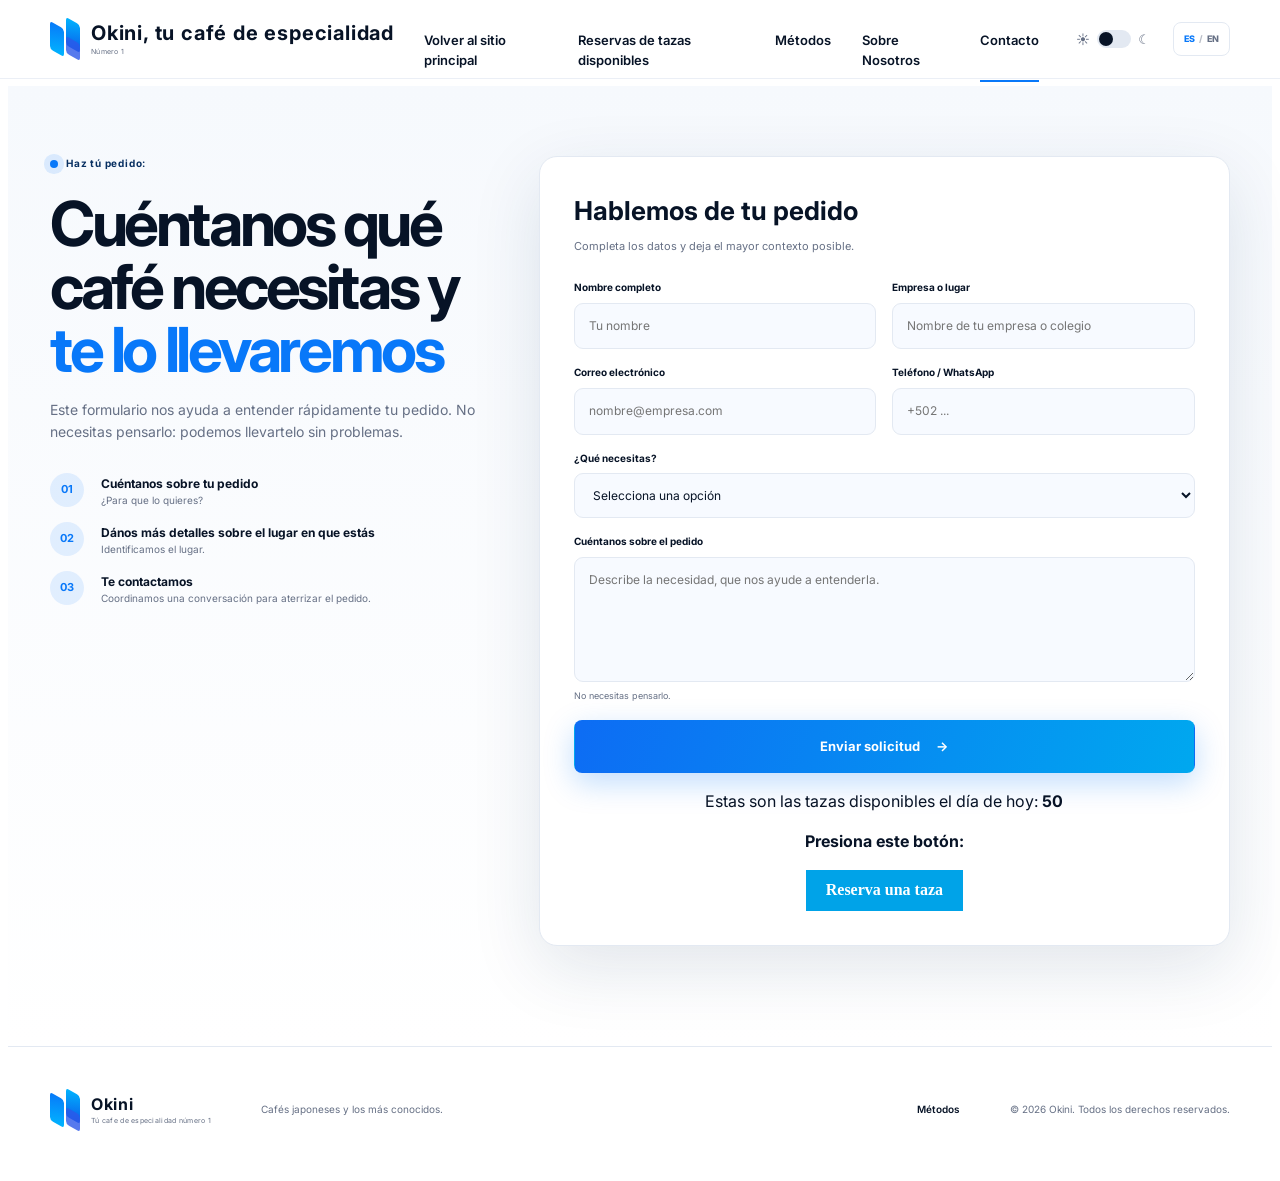
==== commit 713b1f6b: "Add files via upload" ====
--- a/Formulario en línea.html
+++ b/Formulario en línea.html
@@ -166,6 +166,7 @@
         </footer>
         <script src="script.js"></script>
         <script src="Ajustes de formulario.js"></script>
+        <script src="Funciones del formulario.js"></script>
         <script src="Ajustes de idioma.js"></script>
     </body>
 </html>
--- a/Estilos de formulario.css
+++ b/Estilos de formulario.css
@@ -36,11 +36,11 @@
 
 html {
     scroll-behavior: smooth;
-    scroll-padding-top: 90px
+    scroll-padding-top: 123px
 }
 
 body {
-    margin: 0;
+    margin: 5 auto;
     font-family: Inter,system-ui,-apple-system,BlinkMacSystemFont,"Segoe UI",sans-serif;
     background: var(--bg);
     color: var(--text);
@@ -71,6 +71,7 @@
 .site-header {
     position: fixed;
     inset: 0 0 auto;
+    size: 0vmax;
     z-index: 1000;
     background: var(--header);
     backdrop-filter: blur(18px);
@@ -774,6 +775,7 @@
     border-radius: 12px;
     padding: 26px;
     display: flex;
+    color: black;
     flex-direction: column;
     transition: .25s
 }
@@ -798,6 +800,7 @@
 
 .service-card h3 {
     font-size: 17px;
+    color: black;
     margin: 0 0 12px
 }
 
@@ -1101,7 +1104,7 @@
 .purpose-card p {
     font-size: 12px;
     color: var(--muted);
-    margin-top: 30px
+    margin-top: 30px;
 }
 
 .purpose-checks {
@@ -1114,7 +1117,7 @@
 
 .contact {
     padding: 55px 0 90px;
-    background: var(--bg)
+    background: var(--bg);
 }
 
 .contact-wrap {
@@ -1129,7 +1132,8 @@
 }
 
 .contact h2 {
-    font-size: 31px
+    font-size: 31px;
+    color: black;
 }
 
 .contact p {
@@ -1142,13 +1146,13 @@
 .site-footer {
     border-top: 1px solid var(--line);
     background: var(--bg);
-    padding: 35px 0
+    padding: 45px 0
 }
 
 .footer-grid {
     display: grid;
     grid-template-columns: auto 1fr auto auto;
-    gap: 30px;
+    gap: 50px;
     align-items: center
 }
 
@@ -1977,8 +1981,8 @@
 
 .form-status {
     display: none;
-    margin-top: 16px;
-    padding: 13px;
+    margin-top: 56px;
+    padding: 43px;
     border-radius: 9px;
     background: color-mix(in srgb,var(--success) 10%,var(--surface));
     color: var(--success);
--- a/Estilos de reserva.css
+++ b/Estilos de reserva.css
@@ -1,7 +1,6 @@
 #contador-tazas {
     font-size: 1.5 rem;
     font-weight: bolder;
-    color: black;
     text-align: center;
 }
 
@@ -10,10 +9,15 @@
     font-weight: bolder;
     margin-top: 1rem;
     padding: 0.5rem 1.25rem;
-    background-color: #1f21aa;
+    background-color: #00a3e8;
+    transition: background-color 0.5s ease;
     color: white;
-    border: none;
+    border: 1px, black;
     font-family: Century Gothic;
     font-size: 1rem;
     cursor: pointer;
+}
+
+#button:hover{
+    background-color: #001860;
 }
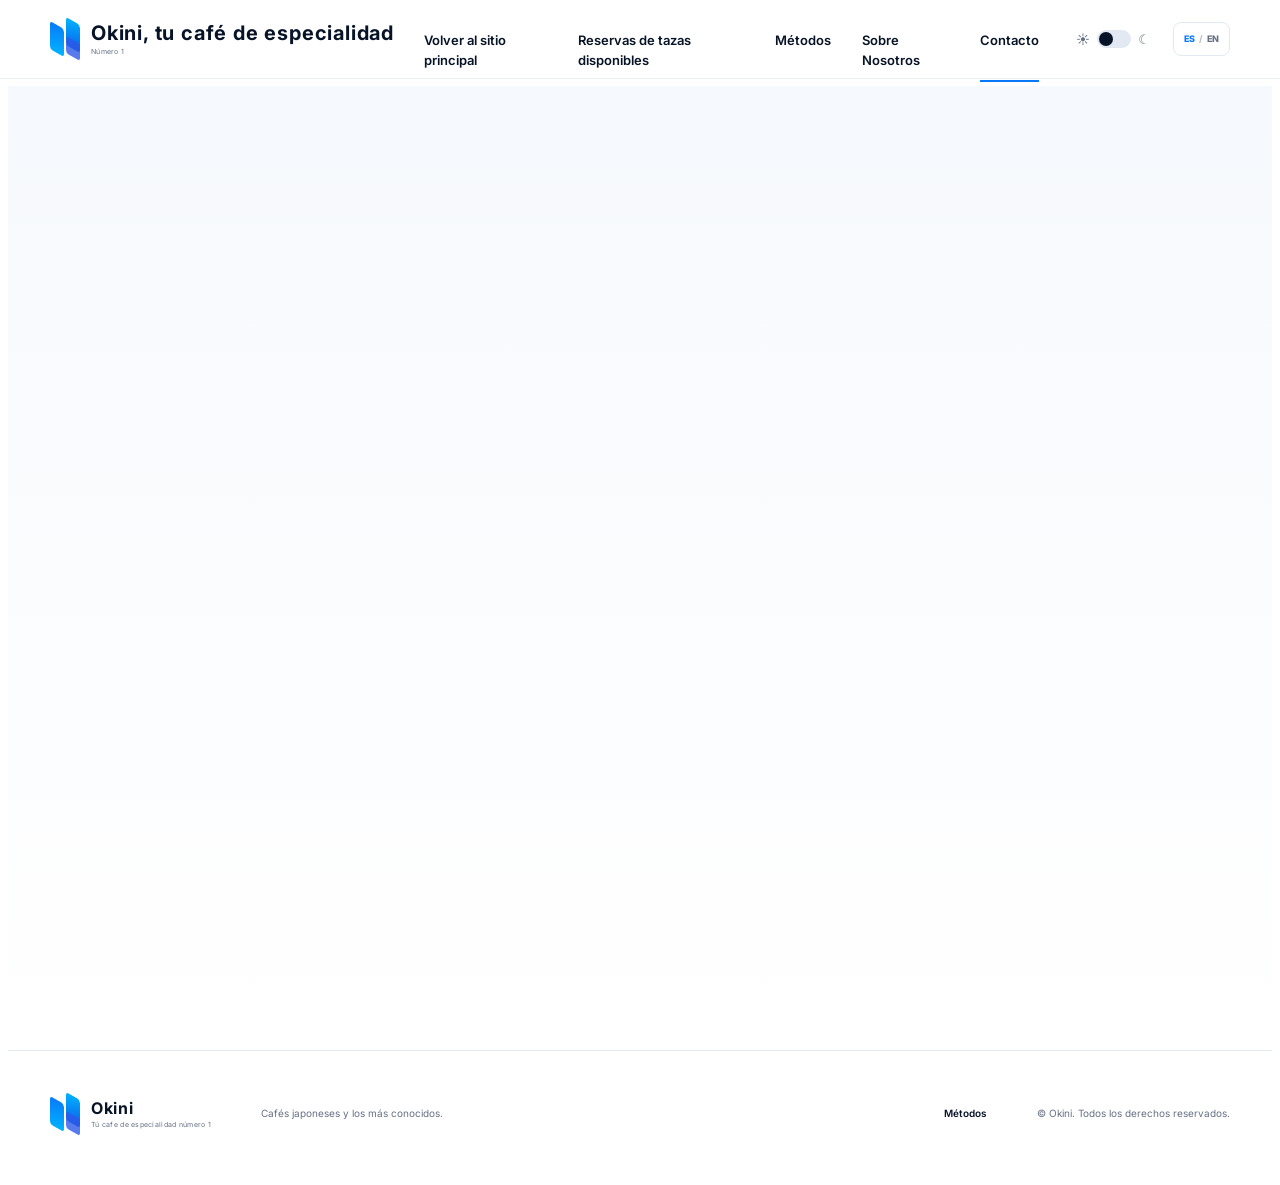
==== commit bb6c455d: "Add files via upload" ====
--- a/Formulario en línea.html
+++ b/Formulario en línea.html
@@ -114,13 +114,9 @@
                                     <label for="tipo">¿Qué necesitas?</label>
                                     <select id="tipo" name="tipo" required>
                                         <option value="">Selecciona una opción</option>
-                                        <option value="cafe">Café clásico</option>
-                                        <option value="leche">Café con leche</option>
                                         <option value="capuchinno">Capuchinno</option>
                                         <option value="v60">V60</option>
-                                        <option value="prensa">Prensa Francesa</option>
                                         <option value="kyotodrip">Kyoto Drip</option>
-                                        <option value="cremora">Café con cremora</option>
                                         <option value="siphon">Siphon japonés</option>
                                     </select>
                                 </div>
@@ -165,7 +161,7 @@
             </div>
         </footer>
         <script src="script.js"></script>
-        <script src="Ajustes de formulario.js"></script>
+        <script src="Funciones de iluminación.js"></script>
         <script src="Funciones del formulario.js"></script>
         <script src="Ajustes de idioma.js"></script>
     </body>
--- a/Estilos de reserva.css
+++ b/Estilos de reserva.css
@@ -10,9 +10,12 @@
     margin-top: 1rem;
     padding: 0.5rem 1.25rem;
     background-color: #00a3e8;
-    transition: background-color 0.5s ease;
+    transition: #001860 0.5s ease;
     color: white;
-    border: 1px, black;
+    border: 2px solid black;
+    border-radius: 10px;
+    box-shadow: 5px 5px 15px #00a8ef;
+    border-width: 2px;
     font-family: Century Gothic;
     font-size: 1rem;
     cursor: pointer;
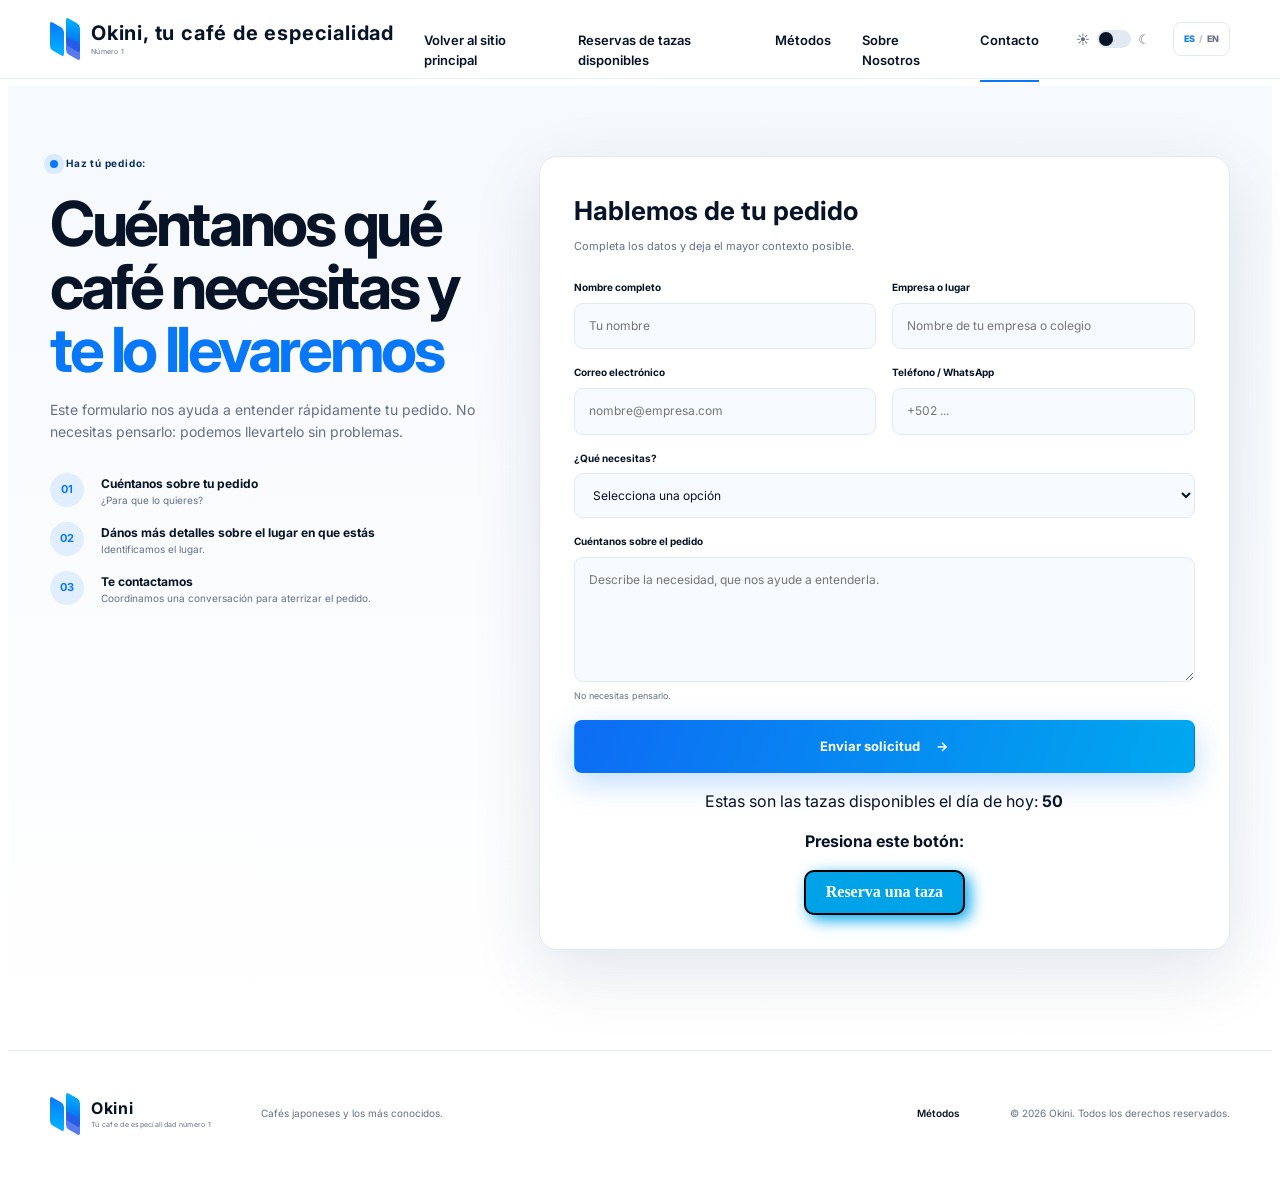
==== commit 9c6e06f4: "Add files via upload" ====
--- a/Formulario en línea.html
+++ b/Formulario en línea.html
@@ -161,7 +161,7 @@
             </div>
         </footer>
         <script src="script.js"></script>
-        <script src="Funciones de iluminación.js"></script>
+        <script src="Ajustes de formulario.js"></script>
         <script src="Funciones del formulario.js"></script>
         <script src="Ajustes de idioma.js"></script>
     </body>
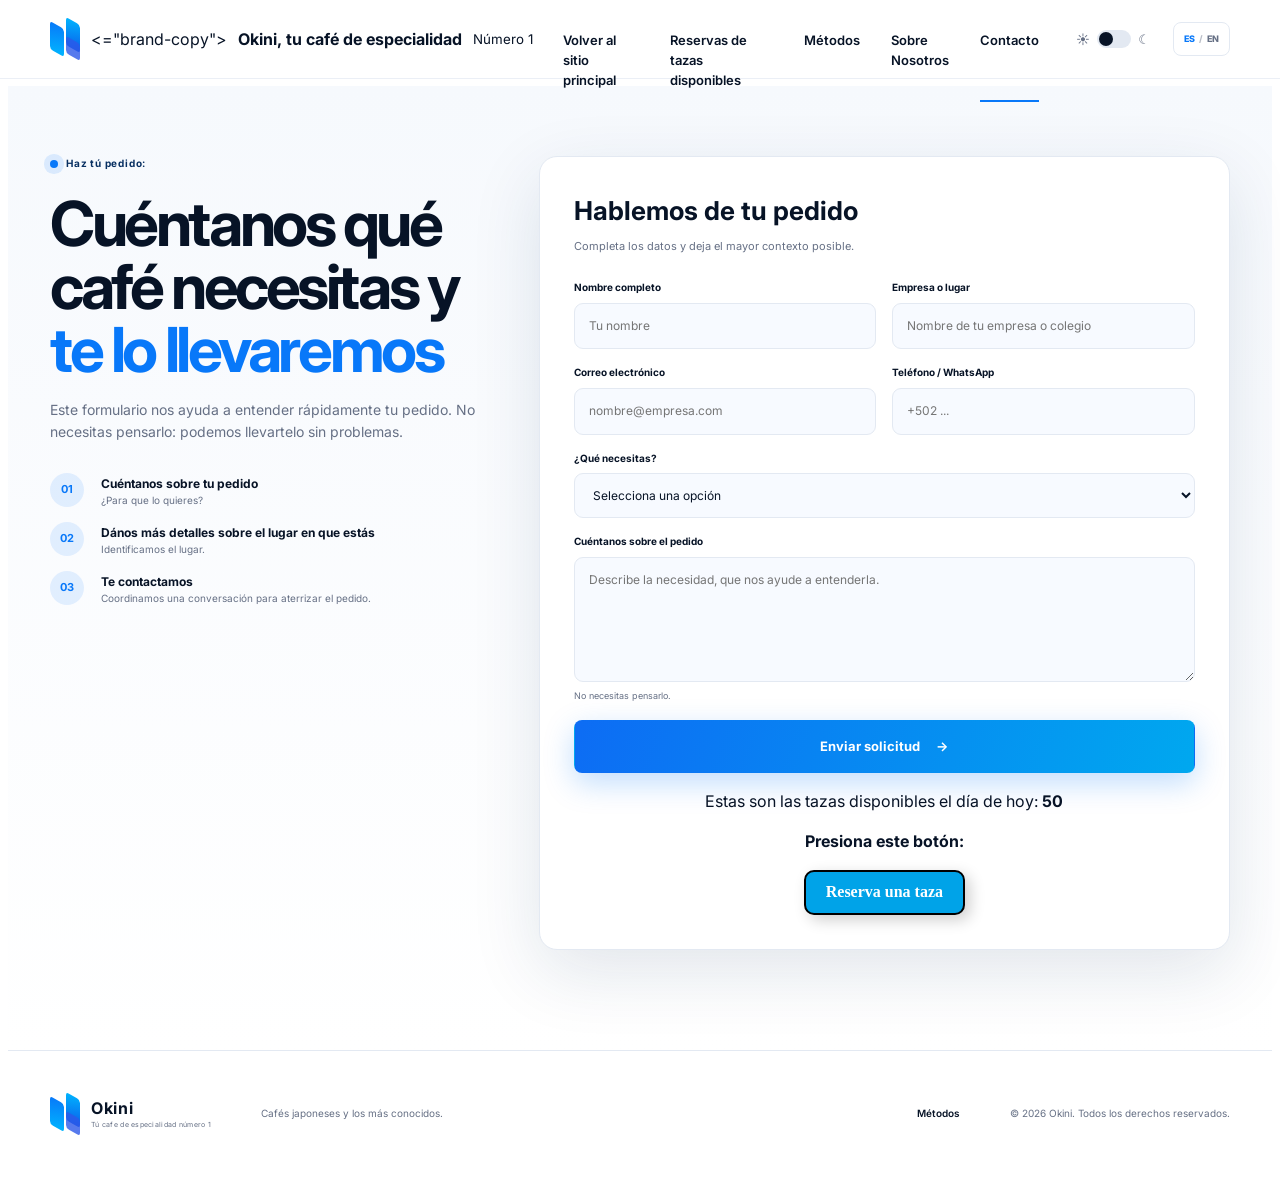
==== commit a1dc070b: "Add files via upload" ====
--- a/Formulario en línea.html
+++ b/Formulario en línea.html
@@ -21,7 +21,7 @@
                         <span></span>
                         <span></span>
                     </span>
-                    <span class="brand-copy">
+                    <="brand-copy">
                         <strong>Okini, tu café de especialidad</strong>
                         <small>Número 1</small>
                     </span>
@@ -114,7 +114,7 @@
                                     <label for="tipo">¿Qué necesitas?</label>
                                     <select id="tipo" name="tipo" required>
                                         <option value="">Selecciona una opción</option>
-                                        <option value="capuchinno">Capuchinno</option>
+                                        <option value="prensa">Prensa Francesa</option>
                                         <option value="v60">V60</option>
                                         <option value="kyotodrip">Kyoto Drip</option>
                                         <option value="siphon">Siphon japonés</option>
--- a/Estilos de formulario.css
+++ b/Estilos de formulario.css
@@ -40,6 +40,7 @@
 }
 
 body {
+    opacity: 1;
     margin: 5 auto;
     font-family: Inter,system-ui,-apple-system,BlinkMacSystemFont,"Segoe UI",sans-serif;
     background: var(--bg);
--- a/Estilos de reserva.css
+++ b/Estilos de reserva.css
@@ -14,7 +14,7 @@
     color: white;
     border: 2px solid black;
     border-radius: 10px;
-    box-shadow: 5px 5px 15px #00a8ef;
+    box-shadow: 5px 5px 15px #cfcfcf;
     border-width: 2px;
     font-family: Century Gothic;
     font-size: 1rem;
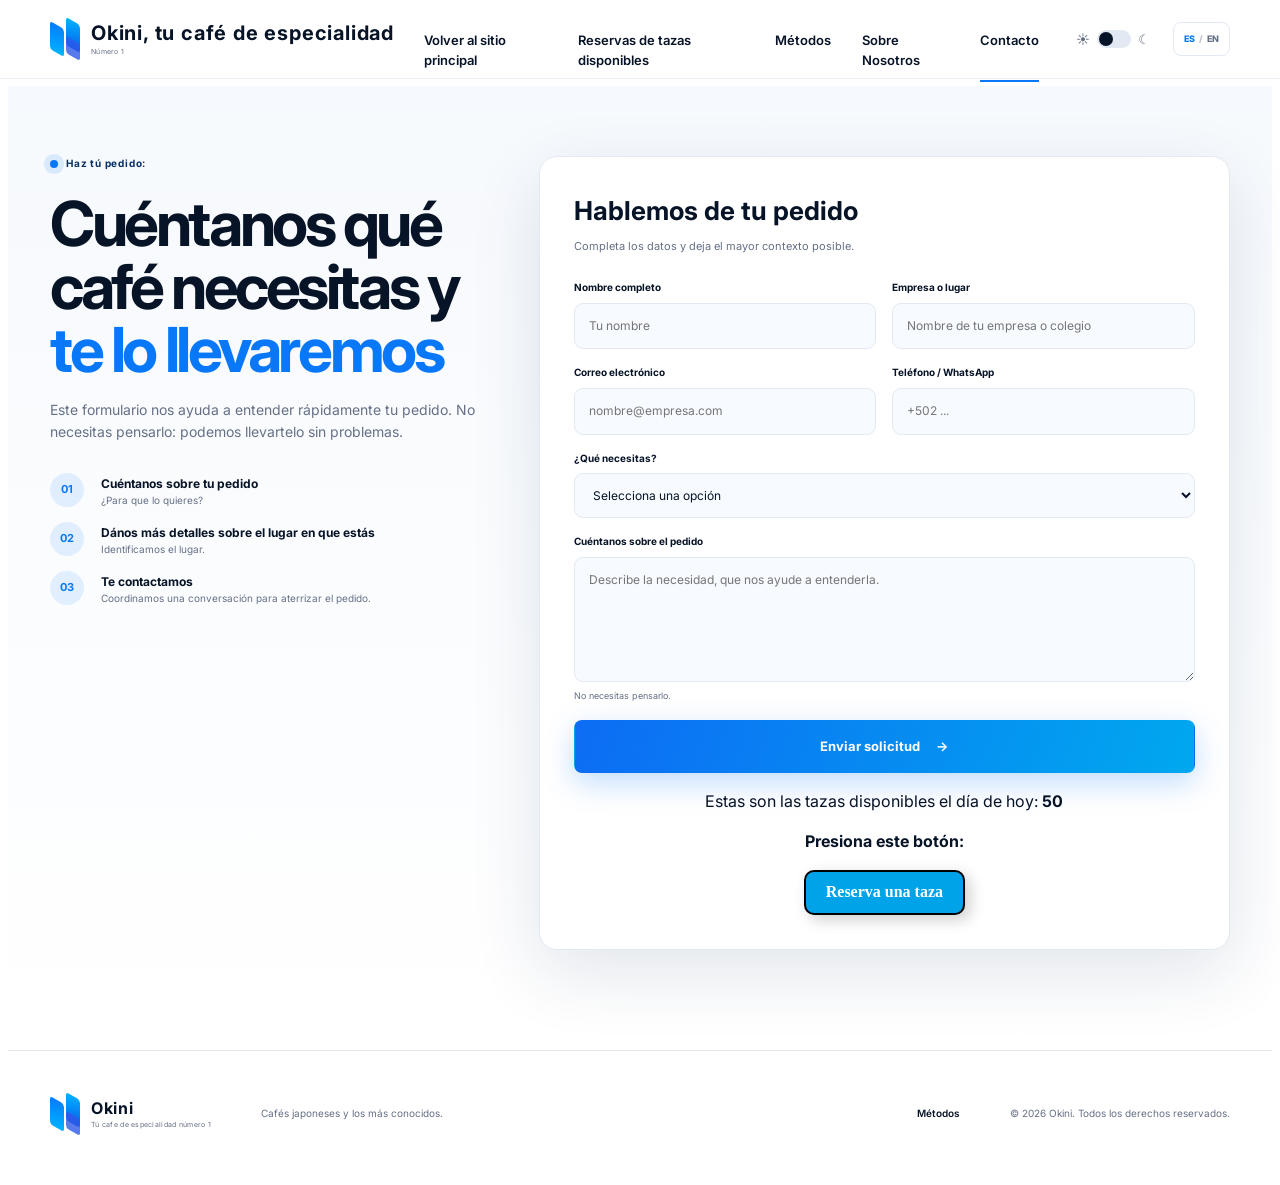
==== commit c48fed1a: "Add files via upload" ====
--- a/Formulario en línea.html
+++ b/Formulario en línea.html
@@ -21,7 +21,7 @@
                         <span></span>
                         <span></span>
                     </span>
-                    <="brand-copy">
+                    <span class="brand-copy">
                         <strong>Okini, tu café de especialidad</strong>
                         <small>Número 1</small>
                     </span>
